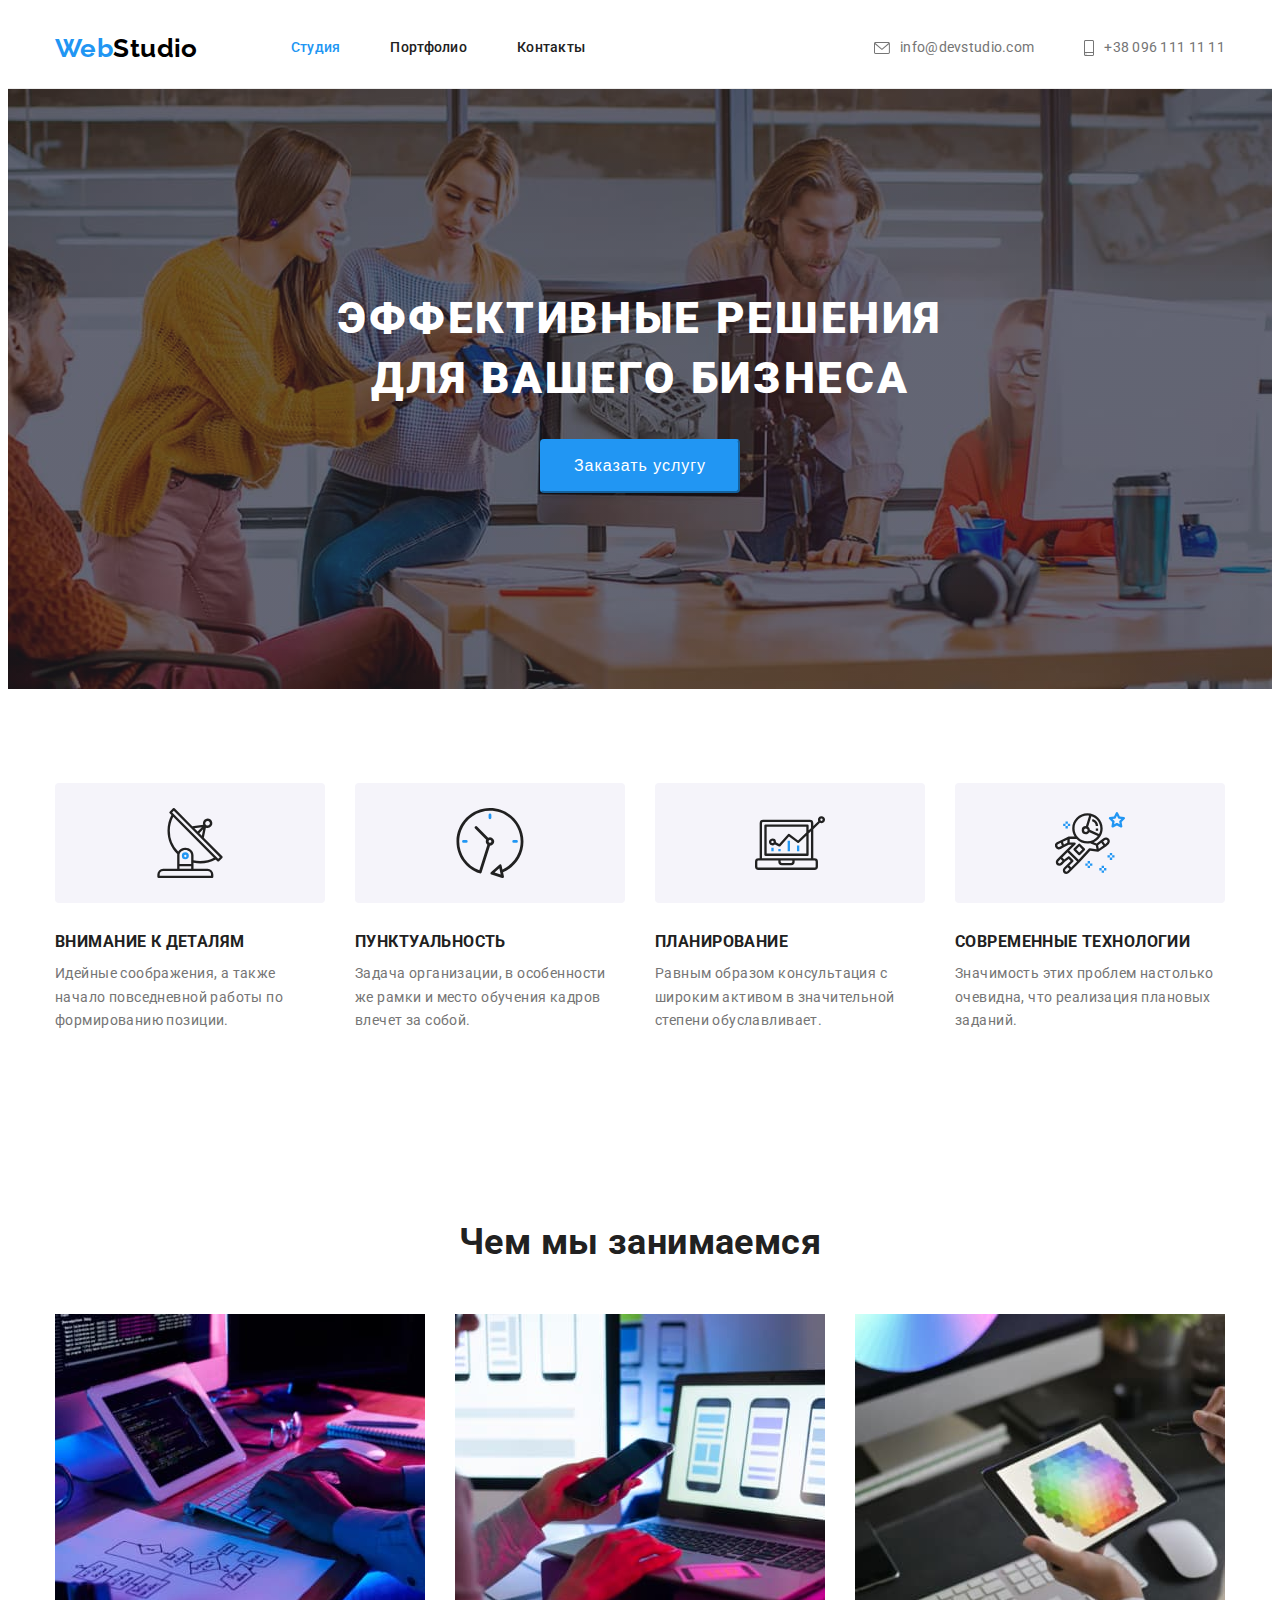
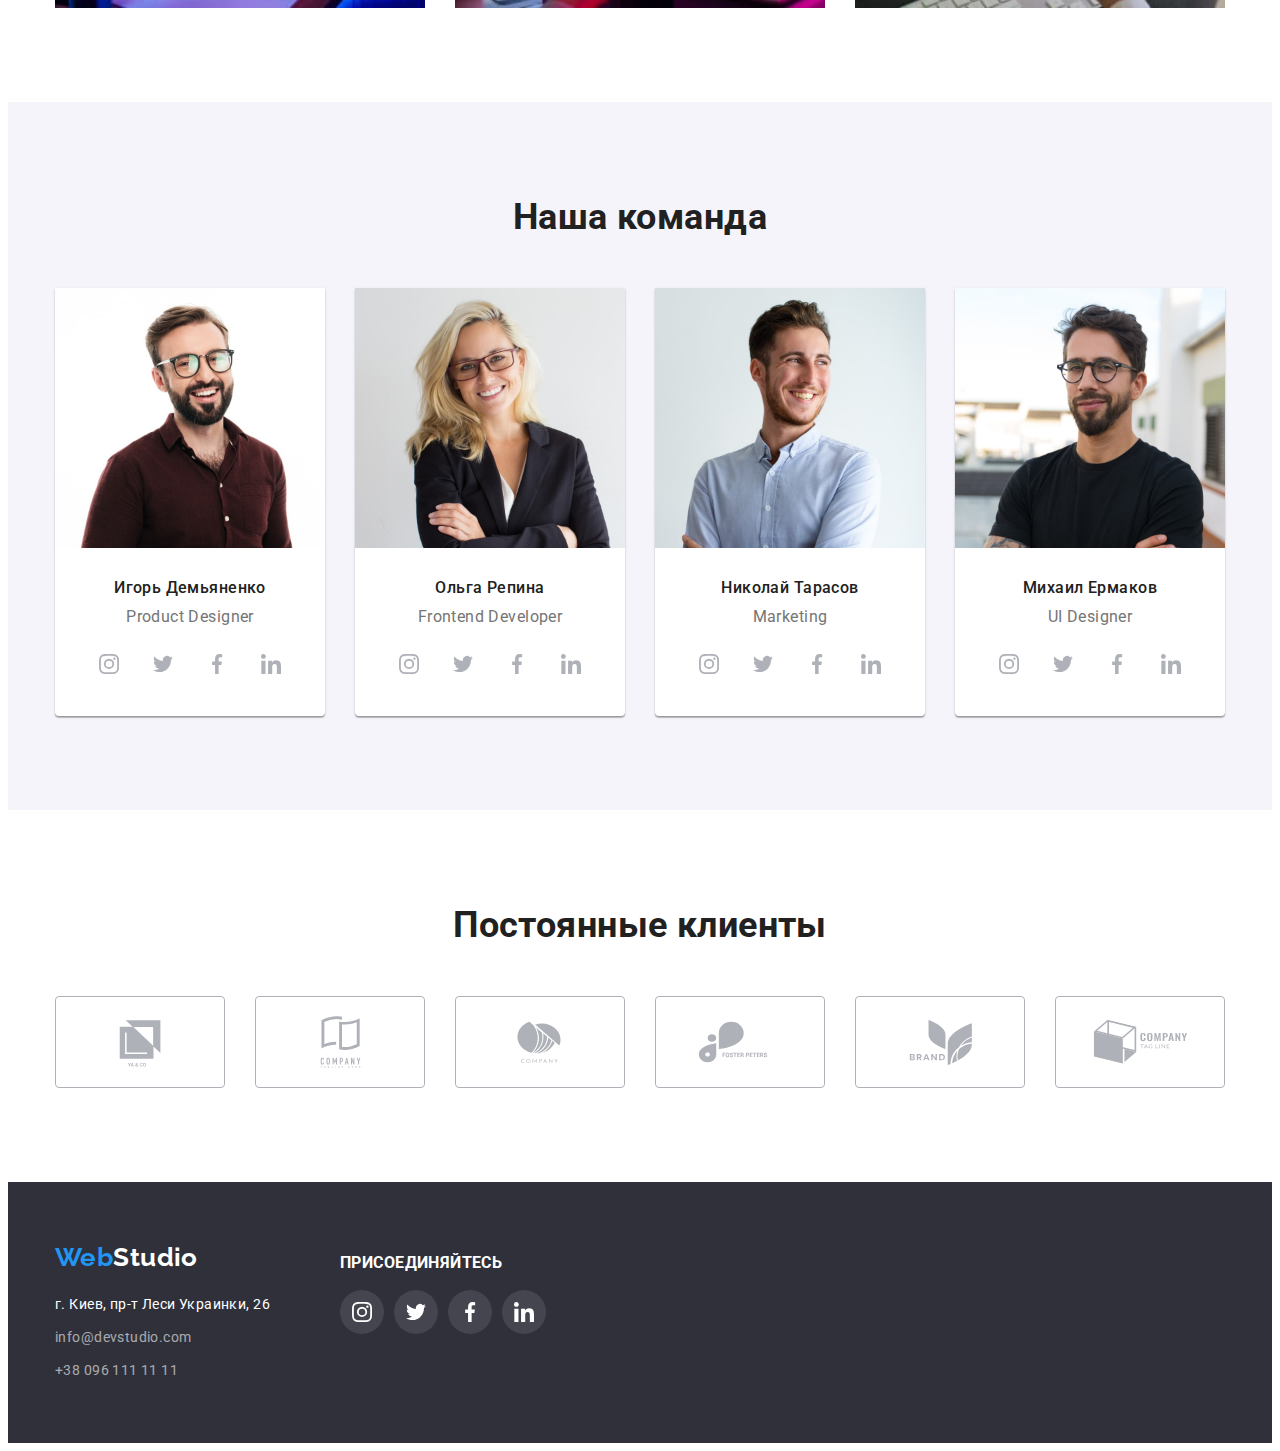
==== index.html @ 718bec74 "ht04" ====
<!DOCTYPE html>
<html lang="ru">
<head>
    <meta charset="UTF-8">
    <meta http-equiv="X-UA-Compatible" content="IE=edge">
    <meta name="viewport" content="width=device-width, initial-scale=1.0">
    <title>Home_Work_02</title>
    
    <link rel="preconnect" href="https://fonts.googleapis.com">
    <link rel="preconnect" href="https://fonts.gstatic.com" crossorigin>
    <link
        href="https://fonts.googleapis.com/css2?family=Raleway:wght@400;700&family=Roboto:wght@400;500;700;900&display=swap"
        rel="stylesheet">
    <link rel="stylesheet" href="https://minhaskamal.github.io/DownGit/#/home?url=https://github.com/sindresorhus/modern-normalize/blob/main/modern-normalize.css">
    <link rel="stylesheet" href="./css/styles.css">
</head>
<body>

    <!-- Шапка сайта -->
    <header class="header">
       <div class="container header-set">
        
                <nav class="nav-set">
                    <a href="" lang="en" class="logo"> <span class="part-1">Web</span><span class="part-2">Studio</span> </a>
                    <ul class="site-nav list">
                        <li><a href="" class="link current">Студия</a></li>
                        <li><a href="./portfolio.html" class="link">Портфолио</a></li>
                        <li><a href="" class="link last">Контакты</a></li>
                    </ul>
                </nav> 
                
                <ul class="nav-contacts">
                    <li class="item">
                        <svg width="16" height="12" class="nav-icon">
                            <use href="./images/icons.svg#icon-envelope"></use>
                        </svg>
                        <a href="mailto:info@devstudio.com" class="nav-contacts">info@devstudio.com</a>
                    </li>
                    <li class="item"> 
                        <svg width="10" height="16" class="nav-icon">
                            <use href="./images/icons.svg#icon-smartphone"></use>
                        </svg>
                        <a href="tel:+380961111111" class="nav-contacts">+38 096 111 11 11</a>
                    </li>
                </ul>
                
       </div>
    </header>

    <main>
         <!-- Герой -->
        <section class="hero">
            <div class="container">
            <h1 class="hero-title">Эффективные решения <br> для вашего бизнеса</h1>
            <button type="button" class="button primary hero-button">Заказать услугу</button>
            </div>
        </section>

        <!-- Преимущества -->
        <section class="advances">
           <div class="container">
                <h2 class="advances-title visually-hidden">Преимущества</h2>
                <ul class="list advances-set">
                    <li class="advances-set-item">
                        <div class="thumb">
                            <svg width="70" height="70">
                                <use href="./images/icons.svg#icon-antenna"></use>
                            </svg>
                        </div>
                        <h3 class="advances-item-title">Внимание к деталям</h3>
                        <p class="advances-item">Идейные соображения, а также начало повседневной работы по формированию позиции.</p>
                    </li>
                    <li class="advances-set-item">
                        <div class="thumb">
                            <svg width="70" height="70">
                                <use href="./images/icons.svg#icon-clock"></use>
                            </svg>
                        </div>
                        <h3 class="advances-item-title">Пунктуальность</h3>
                        <p class="advances-item">Задача организации, в особенности же рамки и место обучения кадров влечет за собой.</p>
                    </li>
                    <li class="advances-set-item">
                        <div class="thumb">
                            <svg width="70" height="70">
                                <use href="./images/icons.svg#icon-diagram"></use>
                            </svg>
                        </div>
                        <h3 class="advances-item-title">Планирование</h3>
                        <p class="advances-item">Равным образом консультация с широким активом в значительной степени обуславливает.</p>
                    </li>
                    <li class="advances-set-item">
                        <div class="thumb">
                            <svg width="70" height="70">
                                <use href="./images/icons.svg#icon-astronaut"></use>
                            </svg>
                        </div>
                        <h3 class="advances-item-title">Современные технологии</h3>
                        <p class="advances-item">Значимость этих проблем настолько очевидна, что реализация плановых заданий.</p>
                    </li>
                </ul>
           </div>
        </section>

        <!-- Чем мы занимаемся -->
        <section class="work">
          <div class="container">
                <h2 class="work-title">Чем мы занимаемся</h2>
                <ul class="list works-set">
                    <li class="works-set-item">
                        <a href=""> <img src="./images/box1-1.jpg" alt="ПК" width="370"></a>
                    </li>
                    <li class="works-set-item">
                        <a href=""> <img src="./images/box2-1.jpg" alt="Мобильные телефоны" width="370"></a>
                    </li>
                    <li class="works-set-item">
                        <a href=""> <img src="./images/box3-1.jpg" alt="Планшеты" width="370"></a>
                    </li>
                </ul>
          </div>
        </section>

        <!-- Наша команда -->
        <section class="team">
           <div class="container">
                <h2 class="team-title">Наша команда</h2>
                <ul class="list team-set">
                    <li class="team-member">
                        <img src="./images/igor.jpg" alt="Фото Игорь Демьяненко" width="270">
                        <div class="team-card">
                            <h3 class="team-member-name">Игорь Демьяненко</h3>
                            <p lang="en" class="team-member-job"> Product Designer </p>
                        </div>
                        
                        <div class="social-links-set">
                            <ul class="social-links-list">
                                <li class="social-links-item">
                                    <a href="">
                                        <svg width="20" height="20" class="social-links-icon">
                                            <use href="./images/icons.svg#icon-instagram"></use>
                                        </svg>
                                    </a>
                                </li>

                                <li class="social-links-item">
                                    <a href="">
                                        <svg width="20" height="20" class="social-links-icon">
                                            <use href="./images/icons.svg#icon-twitter"></use>
                                        </svg>
                                    </a>
                                </li>

                                <li class="social-links-item">
                                    <a href="">
                                        <svg width="20" height="20" class="social-links-icon">
                                            <use href="./images/icons.svg#icon-facebook"></use>
                                        </svg>
                                    </a>
                                </li>

                                <li class="social-links-item">
                                    <a href="">
                                        <svg width="20" height="20" class="social-links-icon">
                                            <use href="./images/icons.svg#icon-linkedin"></use>
                                        </svg>
                                    </a>
                                </li>
                            </ul>
                        </div>
                    </li>
                    <li class="team-member">
                        <img src="./images/olga.jpg" alt="Фото Ольга Репина" width="270">
                        <div class="team-card">
                            <h3 class="team-member-name">Ольга Репина</h3>
                            <p lang="en" class="team-member-job"> Frontend Developer </p>
                        </div>

                        <div class="social-links-set">
                            <ul class="social-links-list">
                                <li class="social-links-item">
                                    <a href="">
                                        <svg width="20" height="20" class="social-links-icon">
                                            <use href="./images/icons.svg#icon-instagram"></use>
                                        </svg>
                                    </a>
                                </li>
                        
                                <li class="social-links-item">
                                    <a href="">
                                        <svg width="20" height="20" class="social-links-icon">
                                            <use href="./images/icons.svg#icon-twitter"></use>
                                        </svg>
                                    </a>
                                </li>
                        
                                <li class="social-links-item">
                                    <a href="">
                                        <svg width="20" height="20" class="social-links-icon">
                                            <use href="./images/icons.svg#icon-facebook"></use>
                                        </svg>
                                    </a>
                                </li>
                        
                                <li class="social-links-item">
                                    <a href="">
                                        <svg width="20" height="20" class="social-links-icon">
                                            <use href="./images/icons.svg#icon-linkedin"></use>
                                        </svg>
                                    </a>
                                </li>
                            </ul>
                        </div>
                    </li>
                    <li class="team-member">
                        <img src="./images/nikolay.jpg" alt="Фото Николай Тарасов" width="270">
                        <div class="team-card">
                            <h3 class="team-member-name">Николай Тарасов</h3>
                            <p lang="en" class="team-member-job"> Marketing </p>
                        </div>

                        <div class="social-links-set">
                            <ul class="social-links-list">
                                <li class="social-links-item">
                                    <a href="">
                                        <svg width="20" height="20" class="social-links-icon">
                                            <use href="./images/icons.svg#icon-instagram"></use>
                                        </svg>
                                    </a>
                                </li>
                        
                                <li class="social-links-item">
                                    <a href="">
                                        <svg width="20" height="20" class="social-links-icon">
                                            <use href="./images/icons.svg#icon-twitter"></use>
                                        </svg>
                                    </a>
                                </li>
                        
                                <li class="social-links-item">
                                    <a href="">
                                        <svg width="20" height="20" class="social-links-icon">
                                            <use href="./images/icons.svg#icon-facebook"></use>
                                        </svg>
                                    </a>
                                </li>
                        
                                <li class="social-links-item">
                                    <a href="">
                                        <svg width="20" height="20" class="social-links-icon">
                                            <use href="./images/icons.svg#icon-linkedin"></use>
                                        </svg>
                                    </a>
                                </li>
                            </ul>
                        </div>
                    </li>
                    <li class="team-member">
                        <img src="./images/mihail.jpg" alt="Фото Михаил Ермаков" width="270">
                        <div class="team-card">
                            <h3 class="team-member-name">Михаил Ермаков</h3>
                            <p lang="en" class="team-member-job"> UI Designer </p>
                        </div>

                        <div class="social-links-set">
                            <ul class="social-links-list">
                                <li class="social-links-item">
                                    <a href="">
                                        <svg width="20" height="20" class="social-links-icon">
                                            <use href="./images/icons.svg#icon-instagram"></use>
                                        </svg>
                                    </a>
                                </li>
                        
                                <li class="social-links-item">
                                    <a href="">
                                        <svg width="20" height="20" class="social-links-icon">
                                            <use href="./images/icons.svg#icon-twitter"></use>
                                        </svg>
                                    </a>
                                </li>
                        
                                <li class="social-links-item">
                                    <a href="">
                                        <svg width="20" height="20" class="social-links-icon">
                                            <use href="./images/icons.svg#icon-facebook"></use>
                                        </svg>
                                    </a>
                                </li>
                        
                                <li class="social-links-item">
                                    <a href="">
                                        <svg width="20" height="20" class="social-links-icon">
                                            <use href="./images/icons.svg#icon-linkedin"></use>
                                        </svg>
                                    </a>
                                </li>
                            </ul>
                        </div>
                    </li>
                </ul>
           </div>
        </section>

        <!-- Постоянные Клиенты -->
        <section class="clients">
            <div class="container">
                <h2 class="team-title">Постоянные клиенты</h2>
                <ul class="clients-set">
                    <li class="clients-list">
                        <a href="">
                            <svg width="106" height="60" class="clients-icon">
                                <use href="./images/icons.svg#icon-Logo1"></use>
                            </svg>
                        </a>
                    </li>

                    <li class="clients-list">
                        <a href="">
                            <svg width="106" height="60" class="clients-icon">
                                <use href="./images/icons.svg#icon-Logo2"></use>
                            </svg>
                        </a>
                    </li>

                    <li class="clients-list">
                        <a href="">
                            <svg width="106" height="60" class="clients-icon">
                                <use href="./images/icons.svg#icon-Logo3"></use>
                            </svg>
                        </a>
                    </li>

                    <li class="clients-list">
                        <a href="">
                            <svg width="106" height="60" class="clients-icon">
                                <use href="./images/icons.svg#icon-Logo4"></use>
                            </svg>
                        </a>
                    </li>

                    <li class="clients-list">
                        <a href="">
                            <svg width="106" height="60" class="clients-icon">
                                <use href="./images/icons.svg#icon-Logo5"></use>
                            </svg>
                        </a>
                    </li>

                    <li class="clients-list">
                        <a href="">
                            <svg width="106" height="60" class="clients-icon">
                                <use href="./images/icons.svg#icon-Logo6"></use>
                            </svg>
                        </a>
                    </li>
                </ul>        


            </div>
        </section>
    </main>



    <!-- Футер -->
    <footer class="footer">
     <div class="container">
            <div class="footer-part1">
                <a href="" lang="en" class="logo"> <span class="part-1">Web</span><span class="part-3">Studio</span> </a>
                <address class="footer-address">
                    <ul class="list footer-set">
                        <li class="footer-set-item"><a href="" class="footer-address">г. Киев, пр-т Леси Украинки, 26</a></li>
                        <li class="footer-set-item"><a href="mailto:info@devstudio.com" class="footer-item">info@devstudio.com</a></li>
                        <li class="footer-set-item"><a href="tel:+380961111111" class="footer-item">+38 096 111 11 11</a></li>
                    </ul>
                </address>
            </div>

            <div class="joinus-links">
                <h3 class="joinus-title">Присоединяйтесь</h3>
                <div class="social-links-set">
                    <ul class="social-links-list">
                        <li class="social-links-item">
                            <a href="">
                                <svg width="20" height="20" class="social-links-icon">
                                    <use href="./images/icons.svg#icon-instagram"></use>
                                </svg>
                            </a>
                        </li>
                
                        <li class="social-links-item">
                            <a href="">
                                <svg width="20" height="20" class="social-links-icon">
                                    <use href="./images/icons.svg#icon-twitter"></use>
                                </svg>
                            </a>
                        </li>
                
                        <li class="social-links-item">
                            <a href="">
                                <svg width="20" height="20" class="social-links-icon">
                                    <use href="./images/icons.svg#icon-facebook"></use>
                                </svg>
                            </a>
                        </li>
                
                        <li class="social-links-item">
                            <a href="">
                                <svg width="20" height="20" class="social-links-icon">
                                    <use href="./images/icons.svg#icon-linkedin"></use>
                                </svg>
                            </a>
                        </li>
                    </ul>
                </div>
                </li>
                </ul>
                </div>
            </div>
     </div>
    </footer>
    
</body>
</html>
---- css/styles.css ----
:root {
  --main-text-color: #757575;
  --title-text-color: #212121;
  --accent-color: #2196f3;
  --primary-white-color: #ffffff;
  --primary-black-color: #000000;
  --hero-background-color: #2f303a;
  --team-background-color: #f5f4fa;
  --footer-item-color: rgba(255, 255, 255, 0.6);
  --card-set-gap: 30px;
  --card-shadow: 0px 2px 1px -1px rgba(0, 0, 0, 0.2),
    0px 1px 1px 0px rgba(0, 0, 0, 0.14), 0px 1px 3px 0px rgba(0, 0, 0, 0.12);
  --potfolio-background-color: #e5e5e5;
  --social-links-color: #AFB1B8;
}

html {
  box-sizing: border-box;
}

*,
*::after,
*::before {
  box-sizing: inherit;
}

body {
  background-color: var(--primary-white-color);
  font-family: Roboto, Raleway, sans-serif;
  color: var(--main-text-color);
  font-size: 14px;
  letter-spacing: 0.03em;
}

h1,
h2,
h3,
h4,
h5,
h6,
ul,
p {
  margin-top: 0;
  margin-bottom: 0;
}

img {
  display: block;
  max-width: 100%;
}

.list {
  list-style: none;
}

.container {
  /* outline: 2px solid tomato; */
  width: 1200px;
  margin-left: auto;
  margin-right: auto;
  padding-left: 15px;
  padding-right: 15px;
}

.visually-hidden {
  position: absolute;
  width: 1px;
  height: 1px;
  margin: -1px;
  border: 0;
  padding: 0;
  
  white-space: nowrap;
  clip-path: inset(100%);
  clip: rect(0 0 0 0);
  overflow: hidden;
}

/* Шапка сайта */
/* WebStudio */

.header {
  border-bottom: 1px solid #ECECEC;
}

.logo {
  font-family: Raleway, sans-serif;
  font-style: normal;
  font-weight: bold;
  font-size: 26px;
  line-height: 1.19;
  text-decoration: none;
}

.logo .part-1 {
  color: var(--accent-color);
}

.logo .part-2 {
  color: var(--primary-black-color);
}

/* Nav Lists */

.site-nav .link {
  font-weight: 500;
  line-height: 1.14;
  letter-spacing: 0.02em;
  color: var(--title-text-color);
  text-decoration: none;

  display: block;
  padding-top: 32px;
  padding-bottom: 32px;
  margin-right: 50px;
}

.link.last {
  margin-right: 0;
}

.site-nav .link.current {
  color: var(--accent-color);
}

.site-nav .link:hover,
.site-nav .link:focus {
  color: var(--accent-color);
}

.nav-contacts {
  line-height: 1.14;
  letter-spacing: 0.02em;
  list-style: none;
  text-decoration: none;
  color: var(--main-text-color);

  display: flex;
  padding: 0;
  justify-content: space-between;

   margin-left: auto;
}

.nav-contacts:hover,
.nav-contacts:focus {
  color: var(--accent-color);
}

.site-nav {
  /* outline: 1px solid teal; */
  display: flex;
  justify-content: center;
  padding: 0;
  margin-left: 93px;
}

.header-set {
  /* outline: 1px solid teal; */
  display: flex;
  justify-content: space-between;
  align-items: center;
}

.nav-set,
.nav-contacts .item {
  display: flex;
  align-items: center;
}

.nav-contacts .item + .item {
  margin-left: 50px;
}

.nav-icon {
  /* outline: 1px solid teal; */
  fill: var(--main-text-color);
  margin-right: 10px;
}

.nav-icon:hover,
.nav-icon:focus {
  fill: var(--accent-color);
}


/* Герой */

.hero {
  background-color: var(--hero-background-color);
  padding-top: 200px;
  padding-bottom: 200px;

  max-width: 1600px;
  height: 600px;
  margin-left: auto;
  margin-right: auto;

  background-image: linear-gradient(
    to right,
  rgba(47, 48, 58, 0.4),
  rgba(47, 48, 58, 0.4)
  ),
  url(../images/bgimage.jpg);
  background-repeat: no-repeat;
  background-position: center;
  background-size: cover;
}

.hero-title {
  font-weight: 900;
  font-size: 44px;
  line-height: 1.36;
  text-align: center;
  letter-spacing: 0.06em;
  text-transform: uppercase;
  color: var(--primary-white-color);
}

.button.primary {
  font-size: 16px;
  line-height: 1.9;
  display: flex;
  align-items: center;
  text-align: center;
  letter-spacing: 0.06em;
  color: var(--primary-white-color);
  background-color: var(--accent-color);
  cursor: pointer;
}

.hero-button {
  margin-top: 30px;
  padding: 10px 32px;
  box-shadow: 0px 4px 4px rgba(0, 0, 0, 0.15);
  border-radius: 4px;
  border-color: var(--accent-color);
  display: inline;
  margin-right: auto;
  margin-left: auto;
}

/* Преимущества */

.advances-item-title {
  font-weight: bold;
  line-height: 1.14;
  text-transform: uppercase;
  color: var(--title-text-color);
  margin-bottom: 10px;
}

.advances-item {
  line-height: 1.71;
  color: var(--main-text-color);
}

.advances,
.work,
.team,
.clients {
  padding-top: 94px;
  padding-bottom: 94px;
}

.advances-set {
  /* outline: 1px solid teal; */
  display: flex;
  padding: 0;
  margin-left: calc(-1 * var(--card-set-gap));
  margin-top: calc(-1 * var(--card-set-gap));
}

.advances-set-item {
  /* outline: 1px solid blue; */
  flex-basis: calc(100% / 4 - var(--card-set-gap));
  margin-left: var(--card-set-gap);
  margin-top: var(--card-set-gap);
}

.thumb {
  width: 270px;
  height: 120px;
  background-color: var(--team-background-color);
  border-radius: 4px;
  margin-bottom: 30px;
  padding: 25px 100px;
}


/* Чем мы занимаемся */

.work-title {
  font-weight: bold;
  font-size: 36px;
  line-height: 1.17;
  text-align: center;
  color: var(--title-text-color);
  margin-bottom: 50px;
}

.works-set {
  /* outline: 1px solid teal; */
  display: flex;
  padding: 0;
  margin-left: calc(-1 * var(--card-set-gap));
  margin-top: calc(-1 * var(--card-set-gap));
}

.works-set-item {
  /* outline: 1px solid blue; */
  flex-basis: calc(100% / 3 - var(--card-set-gap));
  margin-left: var(--card-set-gap);
  margin-top: var(--card-set-gap);
}

/* Наша команда */

.team {
  background-color: var(--team-background-color);
}

.team-title {
  font-weight: bold;
  font-size: 36px;
  line-height: 1.17;
  text-align: center;
  color: var(--title-text-color);
  margin-bottom: 50px;
}

.team-member-name {
  font-weight: 500;
  font-size: 16px;
  line-height: 1.19;
  text-align: center;
  color: var(--title-text-color);
}

.team-member-job {
  font-weight: normal;
  font-size: 16px;
  line-height: 1.19;
  text-align: center;
  color: var(--main-text-color);
  margin-top: 10px;
}

.team-card {
  padding-top: 30px;
}

.team-set {
  /* outline: 1px solid teal; */
  display: flex;
  padding: 0;
  margin-left: calc(-1 * var(--card-set-gap));
  margin-top: calc(-1 * var(--card-set-gap));
}

.team-member {
  background: var(--primary-white-color);
  box-shadow: 0px 1px 3px rgba(0, 0, 0, 0.12), 0px 1px 1px rgba(0, 0, 0, 0.14),
    0px 2px 1px rgba(0, 0, 0, 0.2);
  border-radius: 0px 0px 4px 4px;

  /* outline: 1px solid blue; */
  flex-basis: calc(100% / 4 - var(--card-set-gap));
  margin-left: var(--card-set-gap);
  margin-top: var(--card-set-gap);
}

.team-member * {
  /* outline: 1px solid blue; */
}

.social-links-set {
  margin: 16px 32px 30px 32px;
}

.social-links-list {
  /* outline: 1px solid blue; */
  padding: 0;
  margin: 0;
  list-style: none;

  display: flex;
}

.social-links-item {
  /* outline: 1px solid blue; */
  width: 44px;
  height: 44px;
  margin-right: 10px;
  padding: 12px;
  background-color: var(--primary-white-color);
  border-radius: 50%;
  cursor: pointer;
}

.social-links-item:hover {
  background-color: var(--accent-color);
}

.social-links-item:last-child {
 margin-right: 0;
}

.social-links-icon {
  fill: var(--social-links-color);
}

.social-links-icon:hover {
  fill: var(--primary-white-color);
}

/* Постоянные клиенты */

.clients-set {
  /* outline: 1px solid blue; */
  padding: 0;
  list-style: none;

  display: flex;
}

.clients-list {
  /* outline: 1px solid blue; */
  width: 170px;
  height: 92px;
  margin-right: 30px;
  padding: 16px 32px;
  background-color: var(--primary-white-color);
  border: 1px solid #AFB1B8;
  box-sizing: border-box;
  border-radius: 4px;
  cursor: pointer;
}

.clients-list:hover {
  border-color: var(--accent-color);
}

.clients-list:last-child {
 margin-right: 0;
}

.clients-icon {
  fill: var(--social-links-color);
}

.clients-icon:hover {
  fill: var(--accent-color);
}


/* Футер */

.footer {
  background-color: var(--hero-background-color);
  padding-bottom: 60px;
}

.footer .list {
  padding-left: 0;
  margin: 0;
}

.footer-set {
  /* outline: 1px solid teal; */
  display: flex;
  flex-direction: column;
  margin-left: calc(-1 * 9px);
  margin-top: calc(-1 * 9px);
}

.footer-set-item:not(:first-child)  {
  margin-top: 9px;
}

.logo .part-3 {
  color: var(--primary-white-color);
}

.footer-address {
  margin-top: 20px;
}

.footer-address {
  line-height: 1.71;
  color: var(--primary-white-color);
  text-decoration: none;
  font-style: normal;
}

.footer-item {
  line-height: 1.71;
  color: var(--footer-item-color);
  text-decoration: none;
  font-style: normal;
}


.footer-address:hover,
.footer-address:focus,
.footer-item:hover,
.footer-item:focus {
  color: var(--accent-color);
}

.footer .container {
  display: flex;
}

.joinus-links {
  margin-left: 70px;
  margin-top: 72px;
}

.footer-part1 {
  margin-top: 60px;
}

.footer .social-links-set {
  margin: 0;
}

.footer .social-links-item {
  background-color: rgba(255, 255, 255, 0.1);
}

.footer .social-links-item:hover {
  background-color: var(--accent-color);
}

.footer .social-links-icon {
  fill: var(--primary-white-color);
}

.joinus-title {
width: 144px;
height: 16px;
font-weight: bold;
line-height: 1.14;
text-transform: uppercase;
color: var(--primary-white-color);
margin-bottom: 20px;
}

/* Портфолио Кнопки фильтры */

.filters {
  background-color: var(--primary-white-color);
  padding-top: 94px;
  padding-bottom: 94px;

}

.filter {
  font-weight: 500;
  font-size: 16px;
  line-height: 1.6;
  text-align: center;
  color: var(--title-text-color);
  background-color: var(--team-background-color);
  cursor: pointer;
  border: none;
  font-family: Roboto;
  font-style: normal;
  border-radius: 4px;
  padding: 6px 22px 6px 22px;
}

.buttons-set {
  /* outline: 1px solid teal; */
  display: flex;
  padding: 0;
  justify-content: center;
  margin-bottom: 50px;
}

.buttons-set-item {
  flex-basis: calc(100% / 5 - 8px));
}

.buttons-set-item:not(:first-child) {
  margin-left: 8px;
}

.filter:hover,
.filter:focus {
  color: var(--primary-white-color);
  background-color: var(--accent-color);
  box-shadow: 0px 3px 1px rgba(0, 0, 0, 0.1), 0px 1px 2px rgba(0, 0, 0, 0.08), 0px 2px 2px rgba(0, 0, 0, 0.12);
}


/* Портфолио Проекты */

.project-link {
  text-decoration: none;
}

.project-name {
  font-weight: bold;
  font-size: 18px;
  line-height: 2;
  letter-spacing: 0.06em;
  color: var(--title-text-color);
  margin-bottom: 4px;
}

.project-type {
  font-weight: normal;
  font-size: 16px;
  line-height: 1.9;
  color: var(--main-text-color);
}

.projects-card {
  padding: 20px 24px 20px 24px;
  border-right: 1px solid #EEEEEE;
  border-left: 1px solid #EEEEEE;
  border-bottom: 1px solid #EEEEEE;
}

.projects-set {
  /* outline: 1px solid teal; */
  display: flex;
  flex-wrap: wrap;
  padding: 0;
  margin-left: calc(-1 * var(--card-set-gap));
  margin-top: calc(-1 * var(--card-set-gap));
 
}

.projects-set-item {
  /* outline: 1px solid blue; */
  
  flex-basis: calc(100% / 3 - var(--card-set-gap));
  margin-left: var(--card-set-gap);
  margin-top: var(--card-set-gap);
}

.projects-set-item:hover {
  filter: drop-shadow(0px 4px 4px rgba(0, 0, 0, 0.25));
}
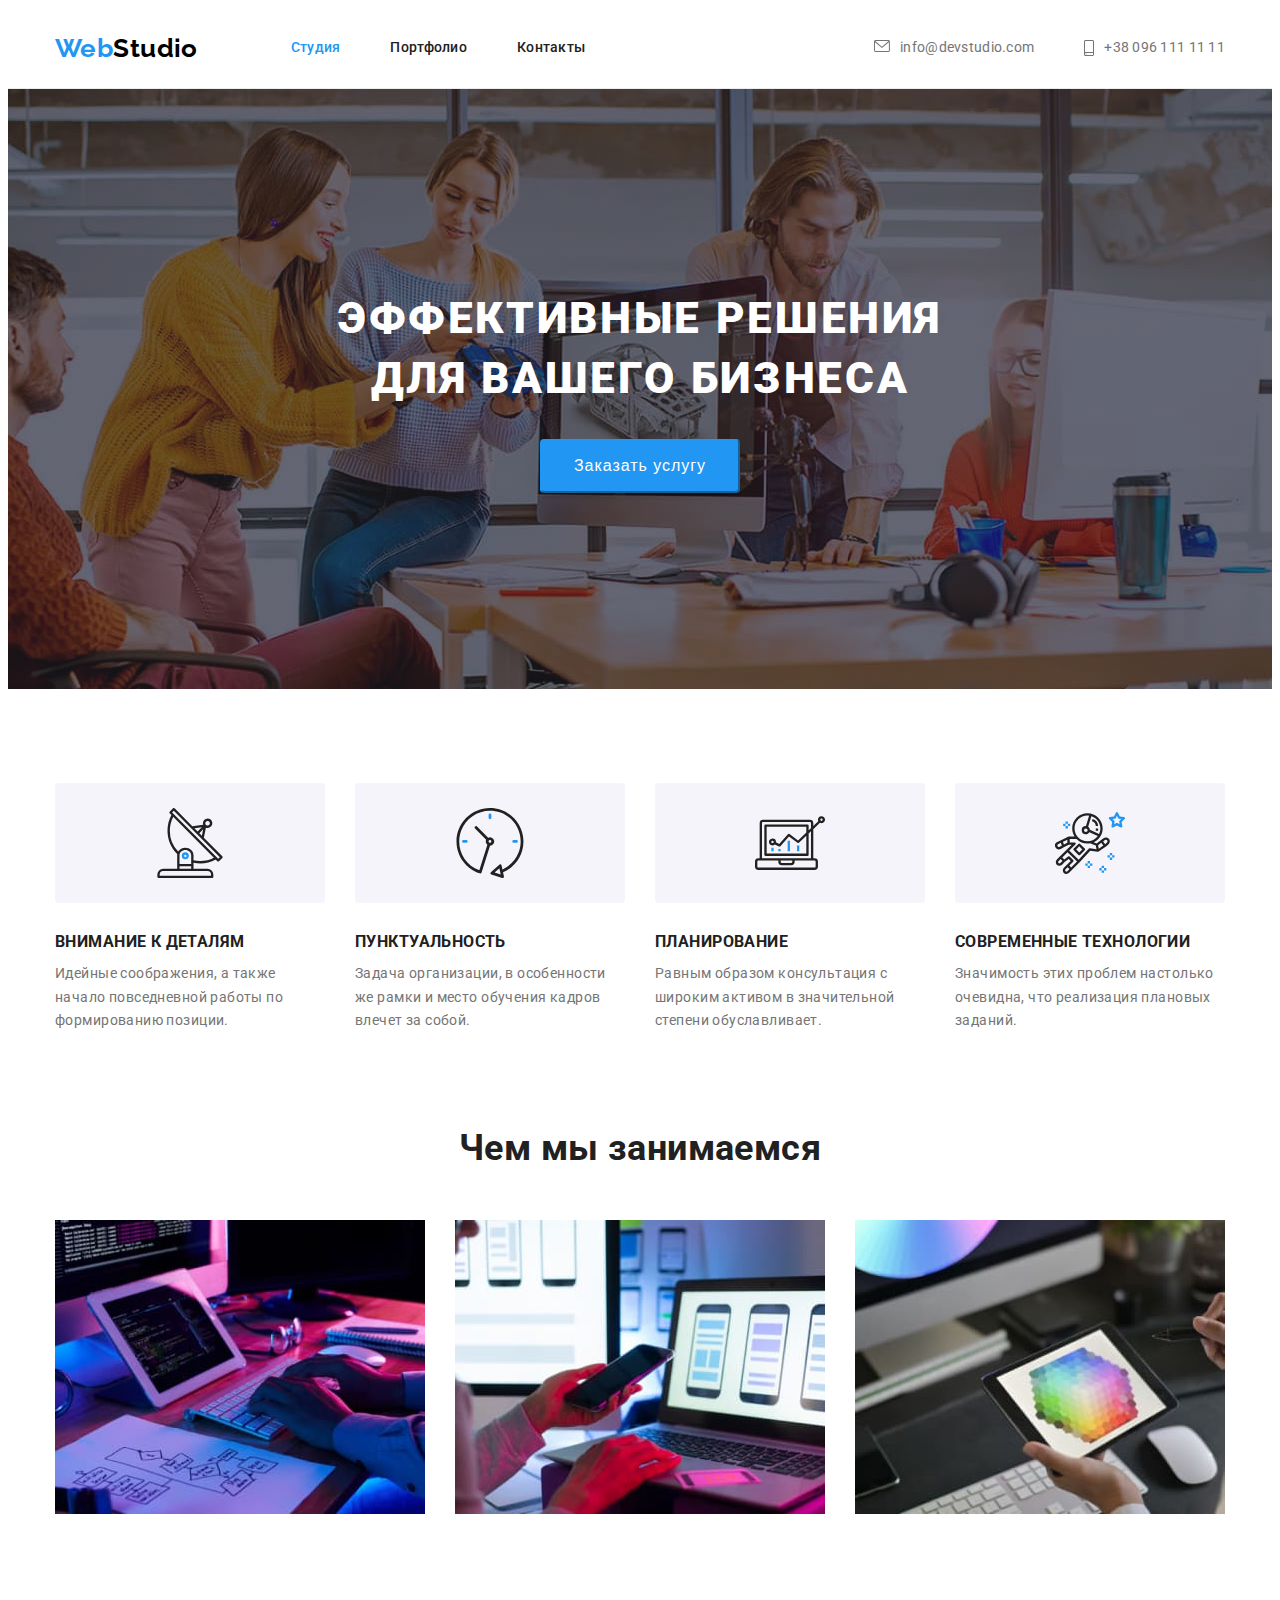
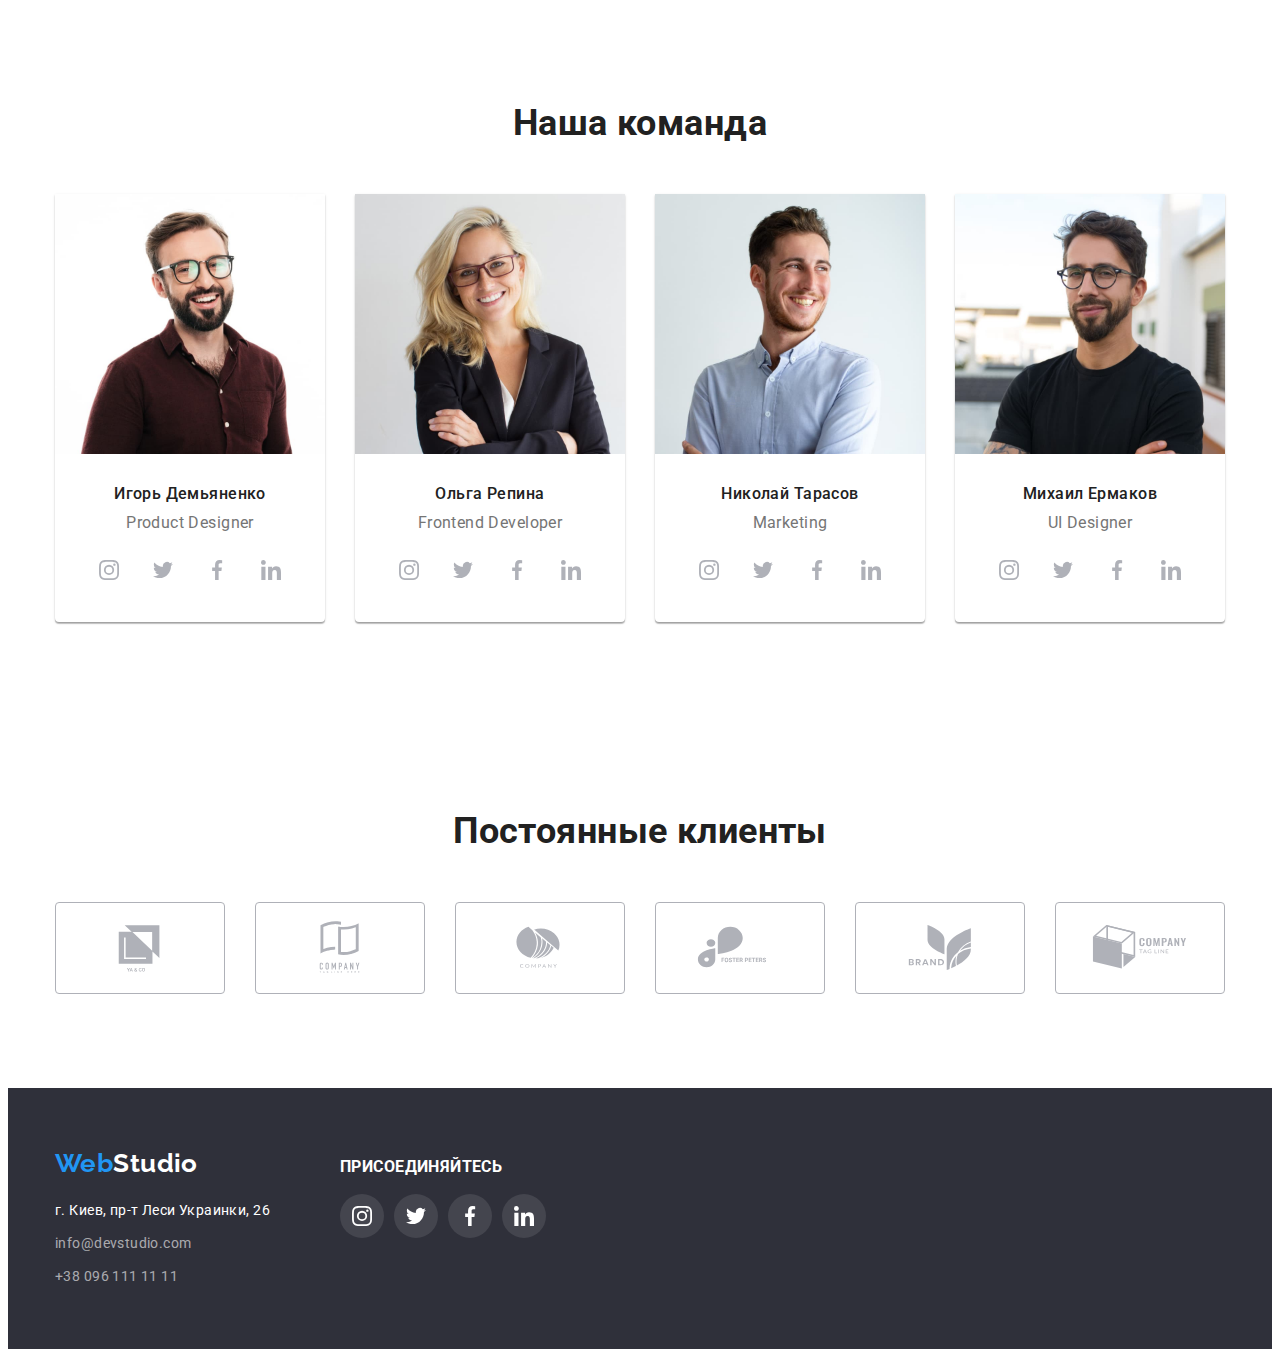
==== commit 8dd684e4: "ht04_version2" ====
--- a/index.html
+++ b/index.html
@@ -19,30 +19,30 @@
     <!-- Шапка сайта -->
     <header class="header">
        <div class="container header-set">
+        <nav class="nav-set">
+            <a href="" lang="en" class="logo"> <span class="part-1">Web</span><span class="part-2">Studio</span> </a>
+            <ul class="site-nav list">
+                <li><a href="" class="link current">Студия</a></li>
+                <li><a href="./portfolio.html" class="link">Портфолио</a></li>
+                <li><a href="" class="link last">Контакты</a></li>
+            </ul>
+        </nav> 
         
-                <nav class="nav-set">
-                    <a href="" lang="en" class="logo"> <span class="part-1">Web</span><span class="part-2">Studio</span> </a>
-                    <ul class="site-nav list">
-                        <li><a href="" class="link current">Студия</a></li>
-                        <li><a href="./portfolio.html" class="link">Портфолио</a></li>
-                        <li><a href="" class="link last">Контакты</a></li>
-                    </ul>
-                </nav> 
+        <ul class="nav-contacts">
+            <li class="item">
+                <a href="mailto:info@devstudio.com" class="nav-contacts">
+                    <svg width="16" height="12" class="nav-icon">
+                    <use href="./images/icons.svg#icon-envelope"></use></svg>
+                    info@devstudio.com</a>
+            </li>
                 
-                <ul class="nav-contacts">
-                    <li class="item">
-                        <svg width="16" height="12" class="nav-icon">
-                            <use href="./images/icons.svg#icon-envelope"></use>
-                        </svg>
-                        <a href="mailto:info@devstudio.com" class="nav-contacts">info@devstudio.com</a>
-                    </li>
-                    <li class="item"> 
-                        <svg width="10" height="16" class="nav-icon">
-                            <use href="./images/icons.svg#icon-smartphone"></use>
-                        </svg>
-                        <a href="tel:+380961111111" class="nav-contacts">+38 096 111 11 11</a>
-                    </li>
-                </ul>
+            <li class="item">
+                <a href="tel:+380961111111" class="nav-contacts">
+                    <svg width="10" height="16" class="nav-icon">
+                    <use href="./images/icons.svg#icon-smartphone"></use></svg>
+                    +38 096 111 11 11</a>
+            </li>
+        </ul>
                 
        </div>
     </header>
@@ -57,7 +57,7 @@
         </section>
 
         <!-- Преимущества -->
-        <section class="advances">
+        <section class="section">
            <div class="container">
                 <h2 class="advances-title visually-hidden">Преимущества</h2>
                 <ul class="list advances-set">
@@ -102,7 +102,7 @@
         </section>
 
         <!-- Чем мы занимаемся -->
-        <section class="work">
+        <section class="section work">
           <div class="container">
                 <h2 class="work-title">Чем мы занимаемся</h2>
                 <ul class="list works-set">
@@ -120,7 +120,7 @@
         </section>
 
         <!-- Наша команда -->
-        <section class="team">
+        <section class="section">
            <div class="container">
                 <h2 class="team-title">Наша команда</h2>
                 <ul class="list team-set">
@@ -134,7 +134,7 @@
                         <div class="social-links-set">
                             <ul class="social-links-list">
                                 <li class="social-links-item">
-                                    <a href="">
+                                    <a href="" class="social-links-item-a">
                                         <svg width="20" height="20" class="social-links-icon">
                                             <use href="./images/icons.svg#icon-instagram"></use>
                                         </svg>
@@ -142,7 +142,7 @@
                                 </li>
 
                                 <li class="social-links-item">
-                                    <a href="">
+                                    <a href="" class="social-links-item-a">
                                         <svg width="20" height="20" class="social-links-icon">
                                             <use href="./images/icons.svg#icon-twitter"></use>
                                         </svg>
@@ -150,7 +150,7 @@
                                 </li>
 
                                 <li class="social-links-item">
-                                    <a href="">
+                                    <a href="" class="social-links-item-a">
                                         <svg width="20" height="20" class="social-links-icon">
                                             <use href="./images/icons.svg#icon-facebook"></use>
                                         </svg>
@@ -158,7 +158,7 @@
                                 </li>
 
                                 <li class="social-links-item">
-                                    <a href="">
+                                    <a href="" class="social-links-item-a">
                                         <svg width="20" height="20" class="social-links-icon">
                                             <use href="./images/icons.svg#icon-linkedin"></use>
                                         </svg>
@@ -177,7 +177,7 @@
                         <div class="social-links-set">
                             <ul class="social-links-list">
                                 <li class="social-links-item">
-                                    <a href="">
+                                    <a href="" class="social-links-item-a">
                                         <svg width="20" height="20" class="social-links-icon">
                                             <use href="./images/icons.svg#icon-instagram"></use>
                                         </svg>
@@ -185,7 +185,7 @@
                                 </li>
                         
                                 <li class="social-links-item">
-                                    <a href="">
+                                    <a href="" class="social-links-item-a">
                                         <svg width="20" height="20" class="social-links-icon">
                                             <use href="./images/icons.svg#icon-twitter"></use>
                                         </svg>
@@ -193,7 +193,7 @@
                                 </li>
                         
                                 <li class="social-links-item">
-                                    <a href="">
+                                    <a href="" class="social-links-item-a">
                                         <svg width="20" height="20" class="social-links-icon">
                                             <use href="./images/icons.svg#icon-facebook"></use>
                                         </svg>
@@ -201,7 +201,7 @@
                                 </li>
                         
                                 <li class="social-links-item">
-                                    <a href="">
+                                    <a href="" class="social-links-item-a">
                                         <svg width="20" height="20" class="social-links-icon">
                                             <use href="./images/icons.svg#icon-linkedin"></use>
                                         </svg>
@@ -220,7 +220,7 @@
                         <div class="social-links-set">
                             <ul class="social-links-list">
                                 <li class="social-links-item">
-                                    <a href="">
+                                    <a href="" class="social-links-item-a">
                                         <svg width="20" height="20" class="social-links-icon">
                                             <use href="./images/icons.svg#icon-instagram"></use>
                                         </svg>
@@ -228,7 +228,7 @@
                                 </li>
                         
                                 <li class="social-links-item">
-                                    <a href="">
+                                    <a href="" class="social-links-item-a">
                                         <svg width="20" height="20" class="social-links-icon">
                                             <use href="./images/icons.svg#icon-twitter"></use>
                                         </svg>
@@ -236,7 +236,7 @@
                                 </li>
                         
                                 <li class="social-links-item">
-                                    <a href="">
+                                    <a href="" class="social-links-item-a">
                                         <svg width="20" height="20" class="social-links-icon">
                                             <use href="./images/icons.svg#icon-facebook"></use>
                                         </svg>
@@ -244,7 +244,7 @@
                                 </li>
                         
                                 <li class="social-links-item">
-                                    <a href="">
+                                    <a href="" class="social-links-item-a">
                                         <svg width="20" height="20" class="social-links-icon">
                                             <use href="./images/icons.svg#icon-linkedin"></use>
                                         </svg>
@@ -263,7 +263,7 @@
                         <div class="social-links-set">
                             <ul class="social-links-list">
                                 <li class="social-links-item">
-                                    <a href="">
+                                    <a href="" class="social-links-item-a">
                                         <svg width="20" height="20" class="social-links-icon">
                                             <use href="./images/icons.svg#icon-instagram"></use>
                                         </svg>
@@ -271,7 +271,7 @@
                                 </li>
                         
                                 <li class="social-links-item">
-                                    <a href="">
+                                    <a href="" class="social-links-item-a">
                                         <svg width="20" height="20" class="social-links-icon">
                                             <use href="./images/icons.svg#icon-twitter"></use>
                                         </svg>
@@ -279,7 +279,7 @@
                                 </li>
                         
                                 <li class="social-links-item">
-                                    <a href="">
+                                    <a href="" class="social-links-item-a">
                                         <svg width="20" height="20" class="social-links-icon">
                                             <use href="./images/icons.svg#icon-facebook"></use>
                                         </svg>
@@ -287,7 +287,7 @@
                                 </li>
                         
                                 <li class="social-links-item">
-                                    <a href="">
+                                    <a href="" class="social-links-item-a">
                                         <svg width="20" height="20" class="social-links-icon">
                                             <use href="./images/icons.svg#icon-linkedin"></use>
                                         </svg>
@@ -301,12 +301,12 @@
         </section>
 
         <!-- Постоянные Клиенты -->
-        <section class="clients">
+        <section class="section">
             <div class="container">
                 <h2 class="team-title">Постоянные клиенты</h2>
                 <ul class="clients-set">
                     <li class="clients-list">
-                        <a href="">
+                        <a href="" class="clients-list-a">
                             <svg width="106" height="60" class="clients-icon">
                                 <use href="./images/icons.svg#icon-Logo1"></use>
                             </svg>
@@ -314,7 +314,7 @@
                     </li>
 
                     <li class="clients-list">
-                        <a href="">
+                        <a href="" class="clients-list-a">
                             <svg width="106" height="60" class="clients-icon">
                                 <use href="./images/icons.svg#icon-Logo2"></use>
                             </svg>
@@ -322,7 +322,7 @@
                     </li>
 
                     <li class="clients-list">
-                        <a href="">
+                        <a href="" class="clients-list-a">
                             <svg width="106" height="60" class="clients-icon">
                                 <use href="./images/icons.svg#icon-Logo3"></use>
                             </svg>
@@ -330,7 +330,7 @@
                     </li>
 
                     <li class="clients-list">
-                        <a href="">
+                        <a href="" class="clients-list-a">
                             <svg width="106" height="60" class="clients-icon">
                                 <use href="./images/icons.svg#icon-Logo4"></use>
                             </svg>
@@ -338,7 +338,7 @@
                     </li>
 
                     <li class="clients-list">
-                        <a href="">
+                        <a href="" class="clients-list-a">
                             <svg width="106" height="60" class="clients-icon">
                                 <use href="./images/icons.svg#icon-Logo5"></use>
                             </svg>
@@ -346,7 +346,7 @@
                     </li>
 
                     <li class="clients-list">
-                        <a href="">
+                        <a href="" class="clients-list-a">
                             <svg width="106" height="60" class="clients-icon">
                                 <use href="./images/icons.svg#icon-Logo6"></use>
                             </svg>
@@ -358,8 +358,6 @@
             </div>
         </section>
     </main>
-
-
 
     <!-- Футер -->
     <footer class="footer">
@@ -379,42 +377,36 @@
                 <h3 class="joinus-title">Присоединяйтесь</h3>
                 <div class="social-links-set">
                     <ul class="social-links-list">
-                        <li class="social-links-item">
-                            <a href="">
-                                <svg width="20" height="20" class="social-links-icon">
-                                    <use href="./images/icons.svg#icon-instagram"></use>
-                                </svg>
+                        <li>
+                            <a href="" class="social-links-item">
+                                <svg width="20" height="20">
+                                    <use href="./images/icons.svg#icon-instagram"></use></svg>
+                            </a>
+                        </li>
+
+                        <li>
+                            <a href="" class="social-links-item">
+                                <svg width="20" height="20">
+                                    <use href="./images/icons.svg#icon-twitter"></use></svg>
                             </a>
                         </li>
                 
-                        <li class="social-links-item">
-                            <a href="">
-                                <svg width="20" height="20" class="social-links-icon">
-                                    <use href="./images/icons.svg#icon-twitter"></use>
-                                </svg>
+                        <li>
+                            <a href="" class="social-links-item">
+                                <svg width="20" height="20">
+                                    <use href="./images/icons.svg#icon-facebook"></use></svg>
                             </a>
                         </li>
                 
-                        <li class="social-links-item">
-                            <a href="">
-                                <svg width="20" height="20" class="social-links-icon">
-                                    <use href="./images/icons.svg#icon-facebook"></use>
-                                </svg>
-                            </a>
-                        </li>
-                
-                        <li class="social-links-item">
-                            <a href="">
-                                <svg width="20" height="20" class="social-links-icon">
-                                    <use href="./images/icons.svg#icon-linkedin"></use>
-                                </svg>
+                        <li>
+                            <a href="" class="social-links-item last">
+                                <svg width="20" height="20">
+                                    <use href="./images/icons.svg#icon-linkedin"></use></svg>
                             </a>
                         </li>
                     </ul>
                 </div>
-                </li>
-                </ul>
-                </div>
+
             </div>
      </div>
     </footer>
--- a/css/styles.css
+++ b/css/styles.css
@@ -139,50 +139,45 @@
   padding: 0;
   justify-content: space-between;
 
-   margin-left: auto;
+  margin-left: auto;
+  fill: var(--main-text-color);
+}
+
+.site-nav {
+  /* outline: 1px solid teal; */
+  display: flex;
+  justify-content: center;
+  padding: 0;
+  margin-left: 93px;
+}
+
+.header-set {
+  /* outline: 1px solid teal; */
+  display: flex;
+  justify-content: space-between;
+  align-items: center;
+}
+
+.nav-set,
+.nav-contacts .item {
+  display: flex;
+  align-items: center;
+}
+
+.nav-contacts .item + .item {
+  margin-left: 50px;
+}
+
+.nav-icon {
+  /* outline: 1px solid teal; */
+  margin-right: 10px;
 }
 
 .nav-contacts:hover,
 .nav-contacts:focus {
   color: var(--accent-color);
-}
-
-.site-nav {
-  /* outline: 1px solid teal; */
-  display: flex;
-  justify-content: center;
-  padding: 0;
-  margin-left: 93px;
-}
-
-.header-set {
-  /* outline: 1px solid teal; */
-  display: flex;
-  justify-content: space-between;
-  align-items: center;
-}
-
-.nav-set,
-.nav-contacts .item {
-  display: flex;
-  align-items: center;
-}
-
-.nav-contacts .item + .item {
-  margin-left: 50px;
-}
-
-.nav-icon {
-  /* outline: 1px solid teal; */
-  fill: var(--main-text-color);
-  margin-right: 10px;
-}
-
-.nav-icon:hover,
-.nav-icon:focus {
   fill: var(--accent-color);
-}
-
+} 
 
 /* Герой */
 
@@ -255,10 +250,7 @@
   color: var(--main-text-color);
 }
 
-.advances,
-.work,
-.team,
-.clients {
+.section {
   padding-top: 94px;
   padding-bottom: 94px;
 }
@@ -284,11 +276,17 @@
   background-color: var(--team-background-color);
   border-radius: 4px;
   margin-bottom: 30px;
-  padding: 25px 100px;
+  display: flex;
+  align-items: center;
+  justify-content: center;
 }
 
 
 /* Чем мы занимаемся */
+
+.work {
+  padding-top: 0;
+}
 
 .work-title {
   font-weight: bold;
@@ -389,70 +387,70 @@
 
 .social-links-item {
   /* outline: 1px solid blue; */
+  margin-right: 10px;
+  background-color: var(--primary-white-color);
+  
+}
+
+.social-links-item-a {
+  fill: var(--social-links-color);
+  border-radius: 50%;
+  padding: 12px;
+  display: block;
   width: 44px;
   height: 44px;
-  margin-right: 10px;
-  padding: 12px;
-  background-color: var(--primary-white-color);
-  border-radius: 50%;
   cursor: pointer;
 }
 
-.social-links-item:hover {
+.social-links-item-a:hover,
+.social-links-item-a:focus {
   background-color: var(--accent-color);
+  fill: var(--primary-white-color);
 }
 
 .social-links-item:last-child {
  margin-right: 0;
 }
 
-.social-links-icon {
-  fill: var(--social-links-color);
-}
-
-.social-links-icon:hover {
-  fill: var(--primary-white-color);
-}
-
 /* Постоянные клиенты */
 
 .clients-set {
   /* outline: 1px solid blue; */
   padding: 0;
   list-style: none;
-
   display: flex;
 }
 
 .clients-list {
-  /* outline: 1px solid blue; */
+  margin-right: 30px;
+} 
+
+.clients-list:last-child {
+ margin-right: 0;
+}
+
+.clients-list-a {
   width: 170px;
   height: 92px;
-  margin-right: 30px;
-  padding: 16px 32px;
+  display: block;
   background-color: var(--primary-white-color);
-  border: 1px solid #AFB1B8;
+  border: 1px solid var(--social-links-color);
   box-sizing: border-box;
   border-radius: 4px;
   cursor: pointer;
-}
-
-.clients-list:hover {
+
+  display: flex;
+  align-items: center;
+  justify-content: center;
+
+  fill: var(--social-links-color);
+}
+
+.clients-list-a:hover,
+.clients-list-a:focus {
   border-color: var(--accent-color);
-}
-
-.clients-list:last-child {
- margin-right: 0;
-}
-
-.clients-icon {
-  fill: var(--social-links-color);
-}
-
-.clients-icon:hover {
   fill: var(--accent-color);
 }
-
 
 /* Футер */
 
@@ -510,11 +508,11 @@
 
 .footer .container {
   display: flex;
+  align-items: baseline;
 }
 
 .joinus-links {
   margin-left: 70px;
-  margin-top: 72px;
 }
 
 .footer-part1 {
@@ -527,18 +525,26 @@
 
 .footer .social-links-item {
   background-color: rgba(255, 255, 255, 0.1);
-}
-
-.footer .social-links-item:hover {
+  fill: var(--primary-white-color);
+  width: 44px;
+  height: 44px;
+  border-radius: 50%;
+  padding: 12px;
+  display: block;
+  cursor: pointer;
+  margin-right: 10px;
+}
+
+.footer .social-links-item.last {
+  margin-right: 0;
+}
+
+.footer .social-links-item:hover,
+.footer .social-links-item:focus {
   background-color: var(--accent-color);
 }
 
-.footer .social-links-icon {
-  fill: var(--primary-white-color);
-}
-
 .joinus-title {
-width: 144px;
 height: 16px;
 font-weight: bold;
 line-height: 1.14;
@@ -599,6 +605,12 @@
 
 .project-link {
   text-decoration: none;
+  display: block;
+}
+
+.project-link:hover,
+.project-link:focus {
+  box-shadow: 0px 3px 1px rgba(0, 0, 0, 0.1), 0px 1px 2px rgba(0, 0, 0, 0.08), 0px 2px 2px rgba(0, 0, 0, 0.12);
 }
 
 .project-name {
@@ -641,7 +653,3 @@
   margin-left: var(--card-set-gap);
   margin-top: var(--card-set-gap);
 }
-
-.projects-set-item:hover {
-  filter: drop-shadow(0px 4px 4px rgba(0, 0, 0, 0.25));
-}
